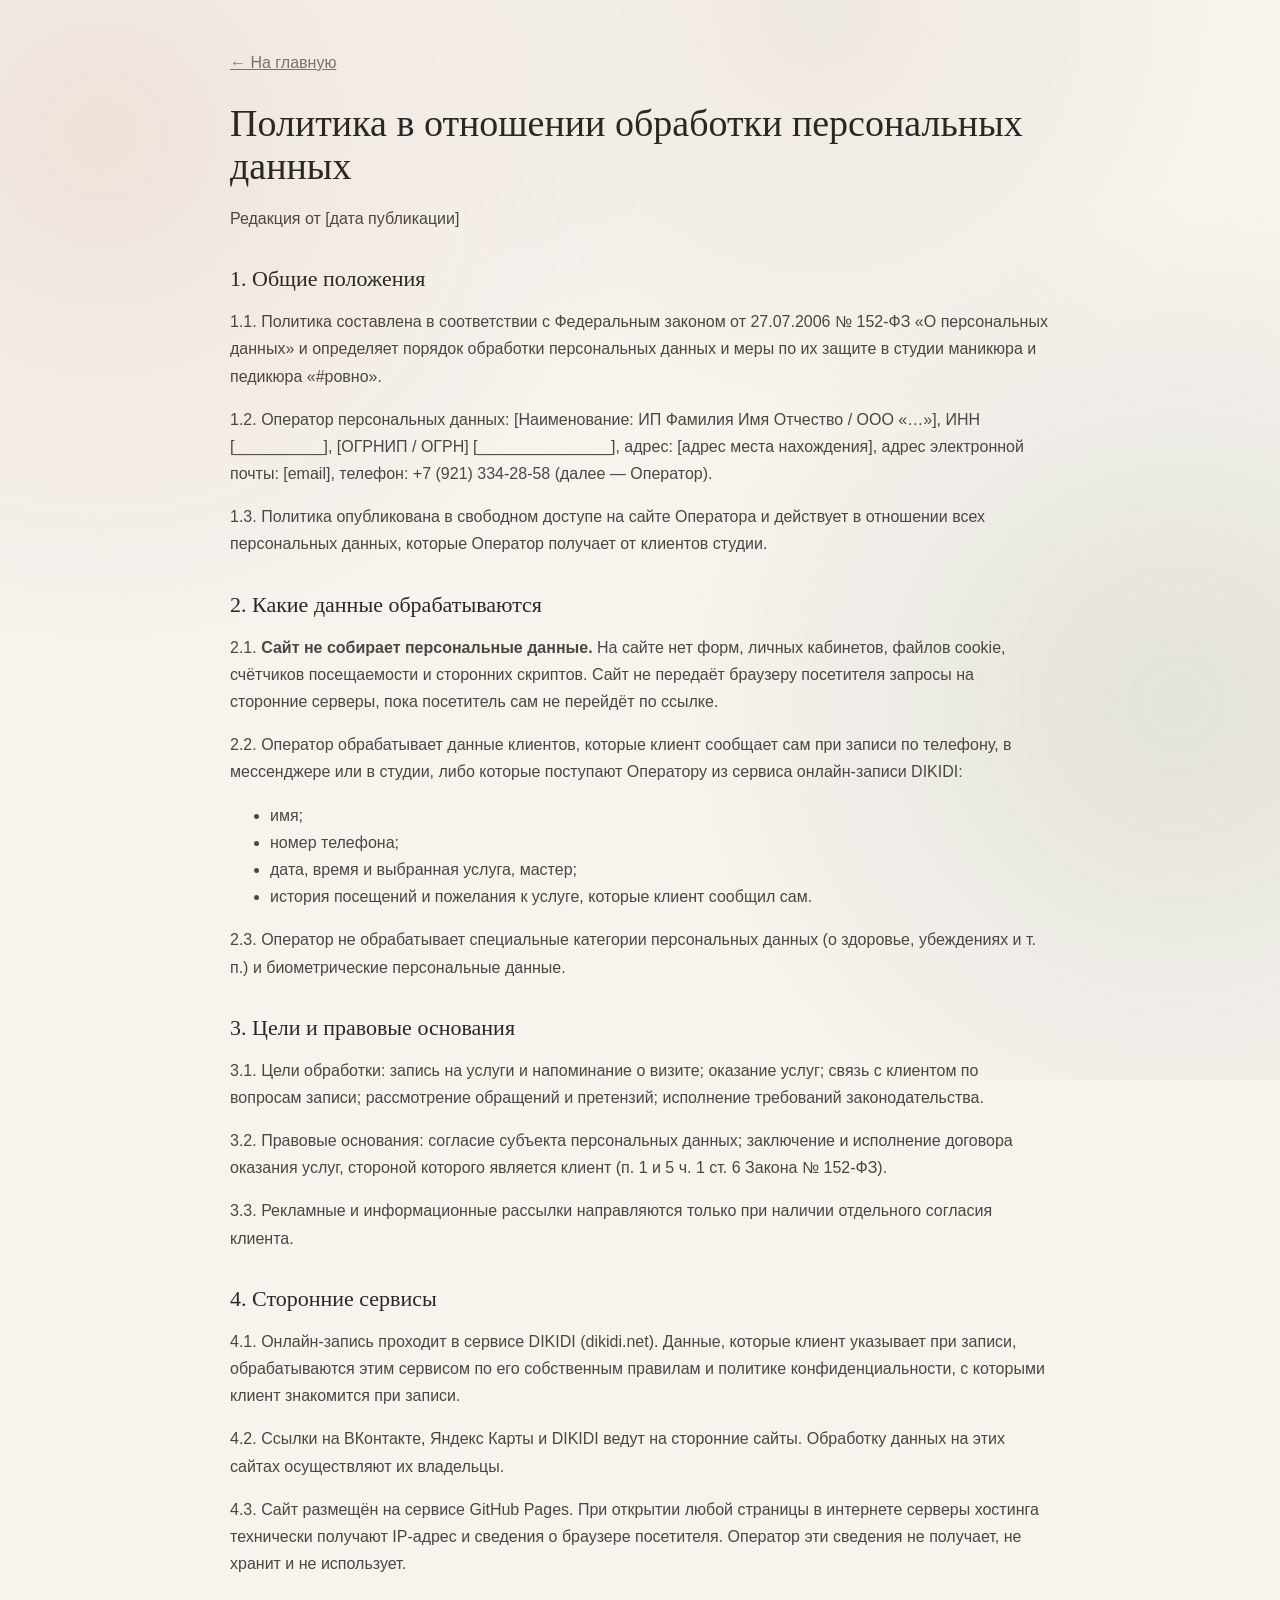
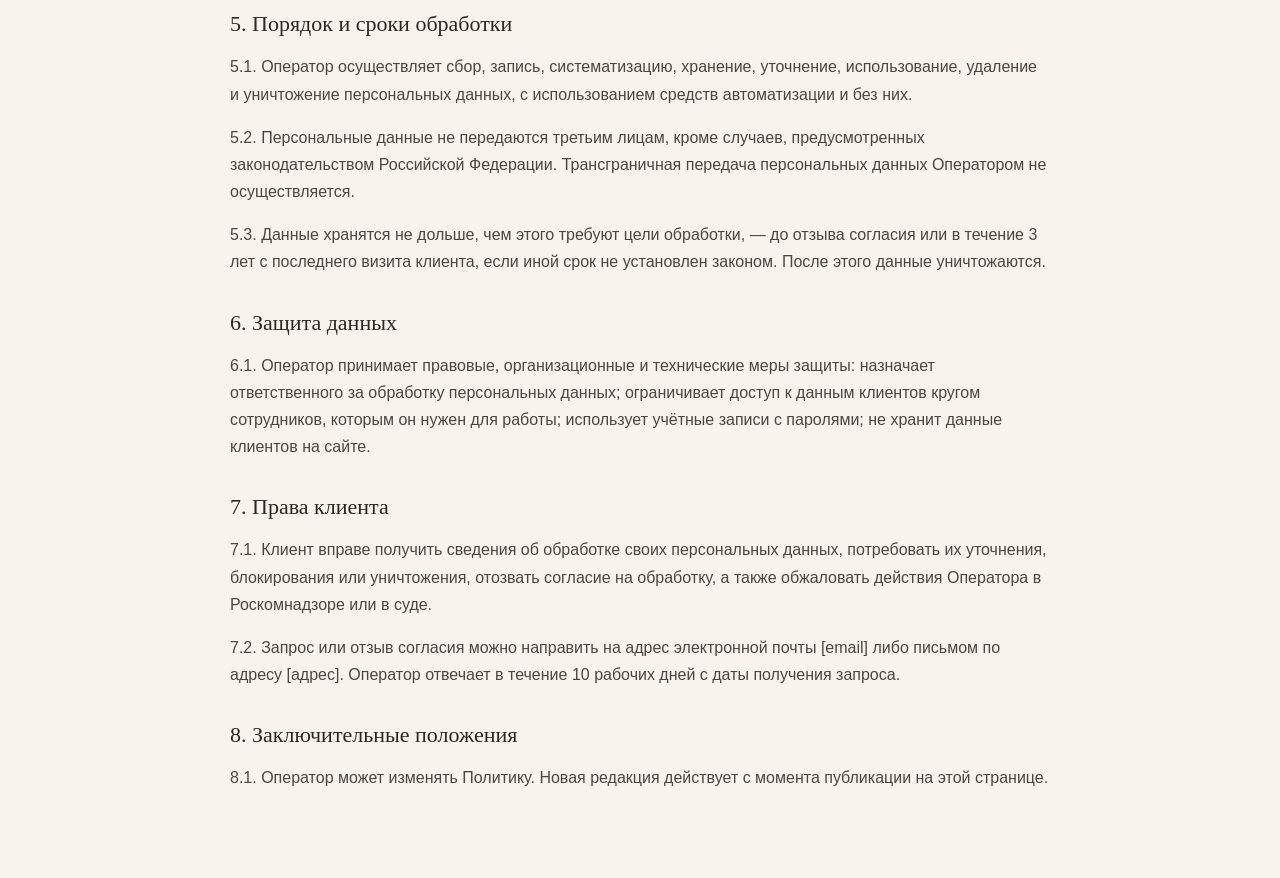
==== privacy.html @ 16a11c3d "Правовой подвал, политика ПДн, CSP, без Instagram; рубль на Android; вертикальные карточки мастеров " ====
<!doctype html>
<html lang="ru">
  <head>
    <meta charset="utf-8">
    <meta name="viewport" content="width=device-width, initial-scale=1">
    <meta http-equiv="Content-Security-Policy" content="default-src 'none'; script-src 'self'; style-src 'self'; img-src 'self'; font-src 'self'; connect-src 'none'; frame-src 'none'; object-src 'none'; base-uri 'none'; form-action 'none'">
    <meta name="referrer" content="strict-origin-when-cross-origin">
    <meta name="robots" content="noindex">
    <title>Политика обработки персональных данных — #ровно</title>
    <link rel="icon" href="img/logo.png">
    <link rel="stylesheet" href="css/style.css?v=20261115-10">
  </head>
  <body>
    <!-- ЗАПОЛНИТЬ: поля в [квадратных скобках] — реквизиты оператора (как в подвале index.html) -->
    <main class="wrap policy">
      <a class="policy-back" href="index.html">← На главную</a>
      <h1>Политика в&nbsp;отношении обработки персональных данных</h1>
      <p>Редакция от [дата публикации]</p>

      <h2>1. Общие положения</h2>
      <p>1.1. Политика составлена в соответствии с Федеральным законом от 27.07.2006 № 152-ФЗ «О персональных данных» и определяет порядок обработки персональных данных и меры по их защите в студии маникюра и педикюра «#ровно».</p>
      <p>1.2. Оператор персональных данных: [Наименование: ИП Фамилия Имя Отчество / ООО «…»], ИНН [__________], [ОГРНИП / ОГРН] [_______________], адрес: [адрес места нахождения], адрес электронной почты: [email], телефон: +7 (921) 334-28-58 (далее — Оператор).</p>
      <p>1.3. Политика опубликована в свободном доступе на сайте Оператора и действует в отношении всех персональных данных, которые Оператор получает от клиентов студии.</p>

      <h2>2. Какие данные обрабатываются</h2>
      <p>2.1. <b>Сайт не собирает персональные данные.</b> На сайте нет форм, личных кабинетов, файлов cookie, счётчиков посещаемости и сторонних скриптов. Сайт не передаёт браузеру посетителя запросы на сторонние серверы, пока посетитель сам не перейдёт по ссылке.</p>
      <p>2.2. Оператор обрабатывает данные клиентов, которые клиент сообщает сам при записи по телефону, в мессенджере или в студии, либо которые поступают Оператору из сервиса онлайн-записи DIKIDI:</p>
      <ul>
        <li>имя;</li>
        <li>номер телефона;</li>
        <li>дата, время и выбранная услуга, мастер;</li>
        <li>история посещений и пожелания к услуге, которые клиент сообщил сам.</li>
      </ul>
      <p>2.3. Оператор не обрабатывает специальные категории персональных данных (о здоровье, убеждениях и т. п.) и биометрические персональные данные.</p>

      <h2>3. Цели и правовые основания</h2>
      <p>3.1. Цели обработки: запись на услуги и напоминание о визите; оказание услуг; связь с клиентом по вопросам записи; рассмотрение обращений и претензий; исполнение требований законодательства.</p>
      <p>3.2. Правовые основания: согласие субъекта персональных данных; заключение и исполнение договора оказания услуг, стороной которого является клиент (п. 1 и 5 ч. 1 ст. 6 Закона № 152-ФЗ).</p>
      <p>3.3. Рекламные и информационные рассылки направляются только при наличии отдельного согласия клиента.</p>

      <h2>4. Сторонние сервисы</h2>
      <p>4.1. Онлайн-запись проходит в сервисе DIKIDI (dikidi.net). Данные, которые клиент указывает при записи, обрабатываются этим сервисом по его собственным правилам и политике конфиденциальности, с которыми клиент знакомится при записи.</p>
      <p>4.2. Ссылки на ВКонтакте, Яндекс Карты и DIKIDI ведут на сторонние сайты. Обработку данных на этих сайтах осуществляют их владельцы.</p>
      <p>4.3. Сайт размещён на сервисе GitHub Pages. При открытии любой страницы в интернете серверы хостинга технически получают IP-адрес и сведения о браузере посетителя. Оператор эти сведения не получает, не хранит и не использует.</p>

      <h2>5. Порядок и сроки обработки</h2>
      <p>5.1. Оператор осуществляет сбор, запись, систематизацию, хранение, уточнение, использование, удаление и уничтожение персональных данных, с использованием средств автоматизации и без них.</p>
      <p>5.2. Персональные данные не передаются третьим лицам, кроме случаев, предусмотренных законодательством Российской Федерации. Трансграничная передача персональных данных Оператором не осуществляется.</p>
      <p>5.3. Данные хранятся не дольше, чем этого требуют цели обработки, — до отзыва согласия или в течение 3 лет с последнего визита клиента, если иной срок не установлен законом. После этого данные уничтожаются.</p>

      <h2>6. Защита данных</h2>
      <p>6.1. Оператор принимает правовые, организационные и технические меры защиты: назначает ответственного за обработку персональных данных; ограничивает доступ к данным клиентов кругом сотрудников, которым он нужен для работы; использует учётные записи с паролями; не хранит данные клиентов на сайте.</p>

      <h2>7. Права клиента</h2>
      <p>7.1. Клиент вправе получить сведения об обработке своих персональных данных, потребовать их уточнения, блокирования или уничтожения, отозвать согласие на обработку, а также обжаловать действия Оператора в Роскомнадзоре или в суде.</p>
      <p>7.2. Запрос или отзыв согласия можно направить на адрес электронной почты [email] либо письмом по адресу [адрес]. Оператор отвечает в течение 10 рабочих дней с даты получения запроса.</p>

      <h2>8. Заключительные положения</h2>
      <p>8.1. Оператор может изменять Политику. Новая редакция действует с момента публикации на этой странице.</p>
    </main>
  </body>
</html>
---- css/style.css ----
/* Студия «Ровно» — стили лендинга */

/* ---------- Цвета и базовые стили ---------- */
:root {
  --ink: #292823;
  --muted: #77746d;
  --cream: #f7f4ee;
  --paper: #fffefa;
  --rose: #d9b9ad;
  --sage: #8c9784;
  --line: #e8e2d9;
}

* {
  box-sizing: border-box;
}

html {
  scroll-behavior: smooth;
}

body {
  margin: 0;
  background: var(--cream);
  color: var(--ink);
  font-family: Arial,Helvetica,sans-serif;
  line-height: 1.6;
}

a {
  color: inherit;
}

.wrap {
  width: min(1120px,calc(100% - 40px));
  margin: auto;
}

/* ---------- Шапка ---------- */
.top {
  position: sticky;
  top: 0;
  z-index: 5;
  background: #f7f4eedf;
  backdrop-filter: blur(14px);
  border-bottom: 1px solid var(--line);
}

.nav {
  min-height: 72px;
  display: flex;
  align-items: center;
  justify-content: space-between;
  gap: 24px;
}

.brand {
  display: flex;
  align-items: center;
  text-decoration: none;
  flex: 0 0 auto;
}

.brand-logo {
  position: relative;
  display: block;
  width: 176px;
  height: 66px;
  overflow: hidden;
}

.brand-logo img {
  display: block;
  width: 100%;
  height: 100%;
  object-fit: contain;
}

.brand-logo:after {
  content: "";
  position: absolute;
  inset: -20% auto -20% -55%;
  width: 34%;
  transform: skewX(-22deg);
  background: linear-gradient(90deg,transparent,rgba(255,255,255,.05) 20%,rgba(255,255,255,.72) 50%,rgba(255,255,255,.08) 80%,transparent);
  filter: blur(2px);
  animation: logoShine 5.5s ease-in-out infinite;
  pointer-events: none;
}

@keyframes logoShine {
  0%,
  18% {
    left: -55%;
    opacity: 0;
  }

  28% {
    opacity: .9;
  }

  52% {
    left: 125%;
    opacity: 0;
  }

  100% {
    left: 125%;
    opacity: 0;
  }
}

@media(max-width:800px) {
  .brand-logo {
    width: 142px;
    height: 54px;
  }
}

@media(prefers-reduced-motion:reduce) {
  .brand-logo:after {
    animation: none;
    display: none;
  }
}

.links {
  display: flex;
  gap: 22px;
  align-items: center;
  font-size: 13px;
}

.links a {
  text-decoration: none;
  color: var(--muted);
}

.btn {
  display: inline-block;
  background: var(--ink);
  color: white;
  text-decoration: none;
  padding: 13px 22px;
  border-radius: 3px;
  font-size: 13px;
  letter-spacing: .04em;
}

/* ---------- Первый экран ---------- */
.hero {
  padding: 86px 0 74px;
  display: grid;
  grid-template-columns: 1.05fr .95fr;
  gap: 55px;
  align-items: center;
}

.eyebrow {
  text-transform: uppercase;
  letter-spacing: .18em;
  font-size: 11px;
  color: var(--sage);
  font-weight: bold;
}

.hero h1 {
  font: clamp(48px,7vw,82px)/.98 Georgia,serif;
  font-weight: 400;
  margin: 18px 0 24px;
}

.hero p {
  font-size: 18px;
  color: var(--muted);
  max-width: 480px;
}

.hero .photo {
  margin: 0;
  transform: rotate(1.5deg);
}

.hero .photo img {
  height: 470px;
}

.hero-note {
  margin-top: 24px;
  display: flex;
  gap: 20px;
  align-items: center;
  flex-wrap: wrap;
}

.mini {
  font-size: 12px;
  color: var(--muted);
}

/* ---------- Секции и заголовки ---------- */
section {
  padding: 76px 0;
  border-top: 1px solid var(--line);
}

.section-head {
  display: flex;
  justify-content: space-between;
  align-items: end;
  gap: 30px;
  margin-bottom: 34px;
}

.section-head h2 {
  font: clamp(34px,4.5vw,52px)/1.05 Georgia,serif;
  font-weight: 400;
  margin: 8px 0 0;
}

.section-head p {
  max-width: 420px;
  color: var(--muted);
  margin: 0;
}

/* ---------- Карточки ---------- */
.cards {
  display: grid;
  grid-template-columns: repeat(3,1fr);
  gap: 18px;
}

.card {
  background: var(--paper);
  padding: 28px;
  border: 1px solid var(--line);
}

.card .symbol {
  font-size: 24px;
}

.card h3 {
  font: 25px Georgia,serif;
  font-weight: 400;
  margin: 12px 0;
}

.card p,
.card li {
  font-size: 14px;
  color: var(--muted);
}

.card ul {
  padding-left: 18px;
}

.price {
  font: 24px Georgia,serif;
  margin-top: 18px;
  color: var(--ink);
}

/* ---------- Галерея «Наша студия» ---------- */
.gallery {
  display: grid;
  grid-template-columns: repeat(4,1fr);
  gap: 14px;
}

.photo {
  margin: 0;
  background: var(--paper);
  padding: 8px;
  border: 1px solid var(--line);
}

.photo img {
  width: 100%;
  height: 260px;
  object-fit: cover;
  display: block;
}

.photo figcaption {
  font-size: 11px;
  color: var(--muted);
  padding: 9px 4px 3px;
}

/* ---------- Мастера ---------- */
/* Один ряд карточек, листается вбок (пальцем, колесом, стрелками) */
.masters {
  display: flex;
  gap: 14px;
  overflow-x: auto;
  scroll-snap-type: x mandatory;
  scroll-behavior: smooth;
  overscroll-behavior-x: contain;
  -webkit-overflow-scrolling: touch;
  scrollbar-width: none;
  /* место под тень и подъём карточки при наведении */
  padding: 8px 4px 30px;
  margin: -8px -4px -16px;
}

.masters::-webkit-scrollbar {
  display: none;
}

/* Широкая прямоугольная карточка: фото на всю высоту слева, текст справа */
.master {
  flex: 0 0 540px;
  scroll-snap-align: start;
  display: grid;
  grid-template-columns: 200px 1fr;
  grid-template-rows: auto 1fr;
  min-height: 280px;
  background: var(--paper);
  border: 1px solid var(--line);
  box-shadow: 0 12px 30px rgba(45, 39, 32, .06);
  overflow: hidden;
  transition: box-shadow .3s, transform .3s;
}

.master:hover {
  transform: translateY(-3px);
  box-shadow: 0 18px 40px rgba(45, 39, 32, .1);
}

/* Фото и текст становятся ячейками сетки карточки */
.master-head {
  display: contents;
}

.master-photo {
  grid-column: 1;
  grid-row: 1 / 3;
  display: grid;
  place-items: center;
  overflow: hidden;
  background: linear-gradient(160deg, #efe6dd, #e2d4c8);
  color: #a8968a;
  font: 72px Georgia, serif;
}

.master-photo img {
  width: 100%;
  height: 100%;
  object-fit: cover;
  transition: transform .6s;
}

.master:hover .master-photo img {
  transform: scale(1.04);
}

.master-head > div:not(.master-photo) {
  grid-column: 2;
  min-width: 0;
  padding: 26px 26px 0;
}

.master h3 {
  font: 30px/1.1 Georgia, serif;
  font-weight: 400;
  margin: 0;
}

.role {
  margin: 8px 0 16px;
  font-size: 10.5px;
  letter-spacing: .12em;
  text-transform: uppercase;
  color: var(--sage);
}

.master-price {
  font: 28px/1.1 Georgia, serif;
  color: var(--ink);
  padding-bottom: 14px;
  border-bottom: 1px solid var(--line);
}

.master-price span {
  display: block;
  margin-top: 6px;
  font: 12px Arial, Helvetica, sans-serif;
  color: var(--muted);
}

/* Список услуг с тонкими розовыми тире */
.master ul {
  grid-column: 2;
  list-style: none;
  margin: 0;
  padding: 14px 26px 26px;
  color: var(--muted);
  font-size: 13.5px;
  line-height: 1.5;
}

.master li {
  position: relative;
  padding-left: 18px;
  margin-top: 4px;
}

.master li::before {
  content: "";
  position: absolute;
  left: 0;
  top: .75em;
  width: 9px;
  height: 1px;
  background: var(--rose);
}

/* ---------- О студии ---------- */



.about {
  display: grid;
  grid-template-columns: 1fr 1fr;
  gap: 50px;
}

.about h2 {
  font: 44px Georgia,serif;
  font-weight: 400;
  margin: 0;
}

.about p,
.about li {
  color: var(--muted);
}

/* ---------- Контакты и карта ---------- */
.contact {
  display: grid;
  grid-template-columns: .8fr 1.2fr;
  gap: 28px;
}

.contact-box {
  background: var(--paper);
  padding: 30px;
  border: 1px solid var(--line);
}

.contact-box h3 {
  font: 27px Georgia,serif;
  font-weight: 400;
  margin: 0 0 18px;
}

.contact-box p {
  color: var(--muted);
}

.phone {
  font: 26px Georgia,serif;
  text-decoration: none;
}

.map {
  width: 100%;
  height: 370px;
  border: 0;
  display: block;
}

/* ---------- Подвал ---------- */
.footer {
  padding: 30px 0;
  color: var(--muted);
  font-size: 12px;
  display: flex;
  justify-content: space-between;
  gap: 20px;
}

.social-area {
  display: flex;
  align-items: center;
  gap: 12px;
  flex-wrap: wrap;
}

.social-title {
  font: 18px Georgia,serif;
  color: var(--ink);
  margin-right: 5px;
}

.social-link {
  display: inline-flex;
  align-items: center;
  gap: 9px;
  padding: 10px 15px;
  border: 1px solid #d9cec3;
  border-radius: 30px;
  text-decoration: none;
  color: var(--ink);
  font-size: 12px;
  letter-spacing: .04em;
  background: #fffefa;
  transition: background .25s,border-color .25s,transform .25s;
}

.social-link:hover {
  background: #eee5de;
  border-color: #bda99b;
  transform: translateY(-2px);
}

.social-icon {
  width: 23px;
  height: 23px;
  border-radius: 50%;
  display: inline-grid;
  place-items: center;
  background: #e9ded6;
  color: #514740;
  font-weight: bold;
  font-size: 13px;
}

.footer-social {
  padding: 26px 0 12px;
  border-top: 1px solid var(--line);
  display: flex;
  align-items: center;
  justify-content: space-between;
  gap: 22px;
  flex-wrap: wrap;
}


@media(max-width:600px) {
  .footer-social {
    align-items: flex-start;
    flex-direction: column;
  }

  .social-area {
    gap: 8px;
  }

  .social-link {
    padding: 9px 13px;
  }
}

/* ---------- Теги ---------- */
.tag {
  display: inline-block;
  border: 1px solid #d5c9bb;
  padding: 6px 10px;
  border-radius: 30px;
  font-size: 11px;
  color: var(--muted);
  margin: 4px 4px 0 0;
}

@media(max-width:800px) {
  .links {
    display: none;
  }

  .hero,
  .about,
  .contact {
    grid-template-columns: 1fr;
  }

  .hero {
    padding: 55px 0;
  }

  .hero .photo img {
    height: 360px;
  }

  .cards,
  .masters {
    grid-template-columns: 1fr;
  }

  .gallery {
    grid-template-columns: repeat(2,1fr);
  }

  .photo img {
    height: 220px;
  }

  .section-head {
    display: block;
  }

  .section-head p {
    margin-top: 12px;
  }


  .footer {
    display: block;
  }

  .footer span {
    display: block;
    margin-top: 8px;
  }
}

/* ---------- Услуги и стоимость ---------- */
.cards .card h3 {
  margin-top: 0;
}

.cards .price {
  margin-top: 12px;
}

.offer {
  display: grid;
  grid-template-columns: 1fr 1fr;
  gap: 18px;
  margin-top: 18px;
}

.offer .card h3 {
  margin-top: 0;
}

.service-cta {
  margin-top: 26px;
}

@media (max-width: 800px) {
  .offer {
    grid-template-columns: 1fr;
  }
}

/* ---------- Hero с фоном ---------- */
.hero-bg {
  position: relative;
  background: #1f1c18 url(../img/hero-2.jpg) center 45%/cover no-repeat;
  color: #fff;
}

.hero-bg:before {
  content: "";
  position: absolute;
  inset: 0;
  background: linear-gradient(90deg,rgba(24,21,18,.86) 0%,rgba(24,21,18,.72) 50%,rgba(24,21,18,.42) 100%);
}

.hero-bg .hero {
  position: relative;
  grid-template-columns: 1fr;
  padding: 110px 0 100px;
}

.hero-bg .eyebrow {
  color: #e9dccf;
}

.hero-bg .hero p,
.hero-bg .mini {
  color: rgba(255,255,255,.9);
}

.hero-bg .hero h1 {
  margin: 18px 0 26px;
}

/* Строки описания не переносятся на компьютере */
.hero-bg .hero p {
  max-width: none;
}

.concept {
  list-style: none;
  padding: 0;
  margin: 0 0 26px;
  display: flex;
  flex-wrap: wrap;
  gap: 10px;
}

.concept li {
  border: 1px solid rgba(255,255,255,.55);
  background: rgba(24,21,18,.45);
  border-radius: 30px;
  padding: 8px 16px;
  font-size: 14px;
  color: #fff;
}

.hero-bg .btn {
  background: #fff;
  color: var(--ink);
}

@media(max-width:800px) {
  .hero-bg:before {
    background: rgba(24,21,18,.74);
  }

  .hero-bg .hero {
    padding: 64px 0;
  }
}

/* ---------- Кнопка «Показать ещё» ---------- */
.service-more {
  margin-top: 14px;
  background: none;
  border: 1px solid #e7d8d2;
  color: #8f6b62;
  border-radius: 30px;
  padding: 9px 18px;
  font: inherit;
  font-size: 13px;
  cursor: pointer;
  transition: .2s;
}

.service-more:hover,
.service-more:focus-visible {
  background: var(--ink);
  border-color: var(--ink);
  color: #fff;
}

/* ---------- Альбом работ + lightbox ---------- */
.works {
  display: grid;
  grid-template-columns: repeat(4,1fr);
  gap: 14px;
}

.works button {
  display: block;
  width: 100%;
  padding: 8px;
  margin: 0;
  border: 1px solid var(--line);
  background: var(--paper);
  cursor: zoom-in;
}

.works img {
  width: 100%;
  height: 260px;
  object-fit: cover;
  display: block;
}

.works.is-collapsed button:nth-child(n+13) {
  display: none;
}

.lb {
  position: fixed;
  inset: 0;
  z-index: 50;
  background: rgba(20,18,15,.92);
  display: flex;
  align-items: center;
  justify-content: center;
  padding: 50px 60px;
}

.lb[hidden] {
  display: none;
}

.lb img {
  max-width: 100%;
  max-height: 100%;
  object-fit: contain;
  box-shadow: 0 10px 40px rgba(0,0,0,.4);
}

.lb button {
  position: absolute;
  background: rgba(255,255,255,.12);
  color: #fff;
  border: 0;
  border-radius: 50%;
  width: 46px;
  height: 46px;
  font-size: 24px;
  line-height: 1;
  cursor: pointer;
}

.lb button:hover,
.lb button:focus-visible {
  background: rgba(255,255,255,.3);
}

.lb-close {
  top: 14px;
  right: 14px;
}

.lb-prev {
  left: 10px;
  top: 50%;
  transform: translateY(-50%);
}

.lb-next {
  right: 10px;
  top: 50%;
  transform: translateY(-50%);
}

@media(max-width:800px) {
  .works {
    grid-template-columns: repeat(2,1fr);
  }

  .works img {
    height: 220px;
  }

  .lb {
    padding: 60px 8px;
  }

  .lb-prev,
  .lb-next {
    top: auto;
    bottom: 10px;
    transform: none;
  }
}

.master .meta {
  font-size: 13px;
  color: var(--muted);
  margin-top: 10px;
}

/* ---------- Мобильная адаптация ---------- */
html {
  -webkit-text-size-adjust: 100%;
}

section,
#home {
  scroll-margin-top: 80px;
}

@media(max-width:800px) {
  .nav {
    min-height: 0;
    flex-wrap: wrap;
    gap: 6px 12px;
    padding: 8px 0 0;
  }

  .links {
    display: flex;
    order: 3;
    width: calc(100% + 40px);
    margin: 0 -20px;
    padding: 0 20px;
    gap: 4px;
    overflow-x: auto;
    -webkit-overflow-scrolling: touch;
    scrollbar-width: none;
    border-top: 1px solid var(--line);
  }

  .links::-webkit-scrollbar {
    display: none;
  }

  .links a {
    flex: 0 0 auto;
    padding: 11px 10px;
    font-size: 13px;
    white-space: nowrap;
  }

  .top .btn {
    padding: 12px 16px;
  }

  section,
  #home {
    scroll-margin-top: 118px;
  }

  section {
    padding: 52px 0;
  }

  .section-head {
    margin-bottom: 24px;
  }

  .map {
    height: 300px;
  }

  .contact-box {
    padding: 24px 20px;
  }

  .lb img {
    max-height: calc(100vh - 140px);
  }
}

@media(max-width:380px) {
  .wrap {
    width: calc(100% - 32px);
  }

  .links {
    width: calc(100% + 32px);
    margin: 0 -16px;
    padding: 0 16px;
  }

  .brand-logo {
    width: 124px;
    height: 48px;
  }

  .hero-bg .hero h1 {
    font-size: 44px;
  }

  .concept li {
    font-size: 13px;
    padding: 7px 13px;
  }


  .works,
  .gallery {
    gap: 10px;
  }

  .works button,
  .photo {
    padding: 5px;
  }
}

/* ---------- Соцсети в шапке ---------- */
.head-actions {
  display: flex;
  align-items: center;
  gap: 10px;
}

.head-social {
  display: flex;
  gap: 6px;
}

.head-soc {
  display: grid;
  place-items: center;
  width: 40px;
  height: 40px;
  border-radius: 50%;
  border: 1px solid var(--line);
  background: #fffefa;
  transition: background .2s,transform .2s;
}

.head-soc:hover,
.head-soc:focus-visible {
  background: #eee5de;
  transform: translateY(-1px);
}

.head-soc img {
  width: 22px;
  height: 22px;
  display: block;
}

@media(max-width:380px) {
  .nav {
    gap: 6px 8px;
  }

  .brand-logo {
    width: 100px;
    height: 40px;
  }

  .head-soc {
    width: 34px;
    height: 34px;
  }

  .head-soc img {
    width: 19px;
    height: 19px;
  }

  .head-social {
    gap: 4px;
  }

  .head-actions {
    gap: 6px;
  }

  .top .btn {
    padding: 10px 10px;
    font-size: 12px;
    letter-spacing: .02em;
  }
}

/* ---------- Компактный альбом ---------- */
.works {
  grid-template-columns: repeat(6,1fr);
  gap: 8px;
}

.works button {
  padding: 0;
  border: 0;
  border-radius: 10px;
  overflow: hidden;
  aspect-ratio: 1;
  background: var(--line);
}

.works img {
  height: 100%;
  transition: transform .3s;
}

.works button:hover img {
  transform: scale(1.04);
}

.works button:focus-visible {
  outline: 2px solid var(--ink);
  outline-offset: 2px;
}

.works.is-collapsed button:nth-child(n+7) {
  display: none;
}

@media(max-width:800px) {
  .works {
    grid-template-columns: repeat(3,1fr);
    gap: 6px;
  }

  .works img {
    height: 100%;
  }

  .works button {
    border-radius: 8px;
  }
}

@media(max-width:380px) {
  .works button {
    padding: 0;
  }
}

/* ---------- Фоновые анимации ----------
   Медленные и едва заметные, только на фоне.
   При «Уменьшить движение» в настройках системы отключаются. */

/* 1. Фото первого экрана медленно «дышит» (приближение за 40 с) */
.hero-bg {
  overflow: hidden;
  isolation: isolate;
  background-image: none;
}

.hero-bg::after {
  content: "";
  position: absolute;
  inset: 0;
  z-index: -2;
  background: url(../img/hero-2.jpg) center 45% / cover no-repeat;
  animation: hero-drift 40s ease-in-out infinite alternate;
}

.hero-bg::before {
  z-index: -1;
}

@keyframes hero-drift {
  from {
    transform: scale(1);
  }
  to {
    transform: scale(1.07) translate(-1%, -1%);
  }
}

/* 2. Мягкие цветные пятна, плывущие за всей страницей */
body::before {
  content: "";
  position: fixed;
  inset: -20%;
  z-index: -1;
  pointer-events: none;
  background:
    radial-gradient(circle at 20% 25%, rgba(217, 185, 173, .28), transparent 32%),
    radial-gradient(circle at 80% 70%, rgba(140, 151, 132, .18), transparent 30%),
    radial-gradient(circle at 60% 15%, rgba(199, 182, 160, .18), transparent 28%);
  animation: glow-float 60s ease-in-out infinite alternate;
}

@keyframes glow-float {
  from {
    transform: translate(0, 0) rotate(0deg);
  }
  to {
    transform: translate(4%, -3%) rotate(8deg);
  }
}

@media (prefers-reduced-motion: reduce) {
  .hero-bg::after,
  body::before,
  .design-photos {
    animation: none;
  }
}

/* ---------- Шапка на телефоне ----------
   Видна вверху страницы и при прокрутке вверх,
   при прокрутке вниз уезжает (класс .is-hidden ставит js/main.js). */
@media (max-width: 800px) {
  .top {
    transition: transform .3s ease;
  }

  .top.is-hidden {
    transform: translateY(-100%);
  }
}

/* ---------- Фото студии: увеличение по клику ---------- */
.gallery .photo {
  display: block;
  width: 100%;
  font: inherit;
  cursor: zoom-in;
}

.gallery .photo img {
  transition: transform .3s;
}

.gallery .photo:hover img {
  transform: scale(1.02);
}

.gallery .photo:focus-visible {
  outline: 2px solid var(--ink);
  outline-offset: 2px;
}

/* ---------- Плашки дизайнов: аквариумные, трендовые, усатые френчи ---------- */
.designs-list {
  display: grid;
  gap: 18px;
}

.design {
  position: relative;
  isolation: isolate;
  overflow: hidden;
  display: grid;
  grid-template-columns: 1fr auto;
  gap: 30px;
  align-items: center;
  padding: 45px;
  border-radius: 4px;
  color: #fff;
  background: linear-gradient(120deg, #3b322d, #6b5449);  /* пока нет фото */
}

/* Фото на фоне: одно или несколько, рядом друг с другом */
.design-photos {
  position: absolute;
  inset: 0;
  z-index: -2;
  display: flex;
  animation: design-drift 30s ease-in-out infinite alternate;
}

.design-photos img {
  flex: 1;
  min-width: 0;
  height: 100%;
  object-fit: cover;
}

/* Затемнение, чтобы текст читался */
.design::before {
  content: "";
  position: absolute;
  inset: 0;
  z-index: -1;
  background: linear-gradient(90deg, rgba(24, 21, 18, .85) 0%, rgba(24, 21, 18, .65) 55%, rgba(24, 21, 18, .35) 100%);
}

.design h2 {
  font: 36px Georgia, serif;
  font-weight: 400;
  margin: 0 0 10px;
}

.design p {
  margin: 0;
  max-width: 700px;
  color: rgba(255, 255, 255, .88);
}

.design .btn {
  background: #fff;
  color: var(--ink);
}

@keyframes design-drift {
  from {
    transform: scale(1);
  }
  to {
    transform: scale(1.06);
  }
}

@media (max-width: 800px) {
  .design {
    grid-template-columns: 1fr;
    padding: 30px 22px;
  }

  .design::before {
    background: rgba(24, 21, 18, .72);
  }

  .design h2 {
    font-size: 28px;
  }
}

/* ---------- Мастера: прокрутка ряда ---------- */
/* Стрелки прокрутки */
.masters-nav {
  display: flex;
  justify-content: flex-end;
  gap: 8px;
  margin-top: 14px;
}

.masters-nav button {
  width: 40px;
  height: 40px;
  border-radius: 50%;
  border: 1px solid #e7d8d2;
  background: var(--paper);
  color: var(--ink);
  font: 22px/1 Georgia, serif;
  cursor: pointer;
  transition: background .2s, color .2s, opacity .2s;
}

.masters-nav button:hover,
.masters-nav button:focus-visible {
  background: var(--ink);
  color: #fff;
}

.masters-nav button:disabled {
  opacity: .35;
  cursor: default;
  background: var(--paper);
  color: var(--ink);
}

/* Планшет: карточка чуть уже */
@media (max-width: 1024px) {
  .master {
    flex-basis: 480px;
    grid-template-columns: 170px 1fr;
  }
}

/* Телефон: вертикальная карточка — фото сверху, текст снизу; следующая выглядывает сбоку */
@media (max-width: 800px) {
  .masters {
    gap: 12px;
  }

  .master {
    flex-basis: 82%;
    grid-template-columns: 1fr;
    grid-template-rows: auto auto 1fr;
    min-height: 0;
    border-radius: 14px;
  }

  .master:hover {
    transform: none;
  }

  .master-photo {
    grid-column: 1;
    grid-row: 1;
    height: 250px;
    font-size: 64px;
  }

  .master-photo img {
    object-position: center 28%;
  }

  .master-head > div:not(.master-photo) {
    grid-column: 1;
    grid-row: 2;
    padding: 18px 20px 0;
  }

  .master h3 {
    font-size: 26px;
  }

  .role {
    margin: 6px 0 12px;
    font-size: 10px;
  }

  .master-price {
    font-size: 24px;
    padding-bottom: 12px;
  }

  .master-price span {
    font-size: 12px;
  }

  .master ul {
    grid-column: 1;
    grid-row: 3;
    padding: 12px 20px 20px;
    font-size: 13.5px;
  }
}

@media (max-width: 380px) {
  .master {
    flex-basis: 86%;
  }

  .master-photo {
    height: 220px;
  }
}

/* ---------- Карта по высоте блока контактов (компьютер) ---------- */
@media (min-width: 801px) {
  .map {
    height: auto;
    min-height: 370px;
    align-self: stretch;
  }
}

/* ---------- Отзывы ---------- */
.rating {
  display: flex;
  align-items: center;
  gap: 18px;
  margin-bottom: 26px;
}

.rating-score {
  font: 64px/1 Georgia, serif;
  color: var(--ink);
}

.rating-stars {
  color: #c99a6b;
  font-size: 22px;
  letter-spacing: 3px;
}

.rating-count {
  font-size: 13px;
  color: var(--muted);
}


@media (max-width: 800px) {
  .rating-score {
    font-size: 52px;
  }
}

/* ---------- Рейтинги: DIKIDI и Яндекс Карты ---------- */
.ratings {
  display: grid;
  grid-template-columns: repeat(2, 1fr);
  gap: 18px;
}

.rating-card {
  background: var(--paper);
  border-top: 3px solid var(--rose);
  padding: 28px;
}

.rating-card:nth-child(2) {
  border-color: var(--sage);
}

.rating-source {
  text-transform: uppercase;
  letter-spacing: .18em;
  font-size: 11px;
  font-weight: bold;
  color: var(--sage);
  margin-bottom: 14px;
}

.rating-card .rating {
  margin-bottom: 22px;
}

@media (max-width: 800px) {
  .ratings {
    grid-template-columns: 1fr;
  }

  .rating-card {
    padding: 24px 20px;
  }
}

/* ---------- Шапка на планшетах и телефонах (до 1024 px) ----------
   Логотип и кнопки в первой строке, меню — второй строкой с прокруткой вбок. */
@media (max-width: 1024px) {
  .nav {
    display: grid;
    grid-template-columns: auto 1fr;
    align-items: center;
    gap: 6px 12px;
    min-height: 0;
    padding: 8px 0 0;
  }

  .head-actions {
    grid-row: 1;
    grid-column: 2;
    justify-self: end;
  }

  .links {
    grid-row: 2;
    grid-column: 1 / -1;
    display: flex;
    width: calc(100% + 40px);
    margin: 0 -20px;
    padding: 0 20px;
    gap: 4px;
    overflow-x: auto;
    -webkit-overflow-scrolling: touch;
    scrollbar-width: none;
    border-top: 1px solid var(--line);
  }

  .links::-webkit-scrollbar {
    display: none;
  }

  .links a {
    flex: 0 0 auto;
    padding: 11px 10px;
    font-size: 13px;
    white-space: nowrap;
  }

  section,
  #home {
    scroll-margin-top: 118px;
  }
}

/* Планшет: меню по центру */
@media (min-width: 801px) and (max-width: 1024px) {
  .links {
    justify-content: center;
  }
}

/* Телефон: компактные логотип, иконки и кнопка — всё в одну строку */
@media (max-width: 800px) {
  .brand-logo {
    width: clamp(92px, 30vw, 142px);
    height: auto;
    aspect-ratio: 176 / 66;
  }

  .head-social {
    gap: 4px;
  }

  .head-actions {
    gap: 6px;
  }

  .head-soc {
    width: 36px;
    height: 36px;
  }

  .head-soc img {
    width: 20px;
    height: 20px;
  }

  .top .btn {
    padding: 10px 12px;
    font-size: 12px;
    letter-spacing: .02em;
  }
}

@media (max-width: 380px) {
  .brand-logo {
    width: 84px;
    height: auto;
  }

  /* на узких экранах поля страницы 16 px, а не 20 px */
  .links {
    width: calc(100% + 32px);
    margin: 0 -16px;
    padding: 0 16px;
  }

  .head-soc {
    width: 32px;
    height: 32px;
  }

  .head-soc img {
    width: 18px;
    height: 18px;
  }

  .top .btn {
    padding: 9px 9px;
    font-size: 11.5px;
  }
}

/* Очень широкие экраны: чуть шире контент и крупнее первый экран */
@media (min-width: 1800px) {
  .wrap {
    width: min(1320px, calc(100% - 80px));
  }

  .hero-bg .hero {
    padding: 150px 0 140px;
  }
}

/* ---------- Разные кнопки на плашках дизайнов ---------- */
.design .btn-rose {
  background: var(--rose);
  color: var(--ink);
}

.design .btn-ghost {
  background: transparent;
  color: #fff;
  box-shadow: inset 0 0 0 1px rgba(255, 255, 255, .85);
}

.design .btn {
  white-space: nowrap;
  transition: transform .25s, background .25s;
}

.design .btn:hover {
  transform: translateY(-2px);
}

.design .btn-ghost:hover {
  background: rgba(255, 255, 255, .14);
}

/* ---------- Карта в стиле Яндекс Карт ---------- */
.ymap {
  display: flex;
  flex-direction: column;
  border-radius: 16px;
  overflow: hidden;
  background: #fff;
  box-shadow: 0 2px 6px rgba(0, 0, 0, .1), 0 14px 34px rgba(45, 39, 32, .1);
  font-family: Arial, Helvetica, sans-serif;
}

.ymap-view {
  position: relative;
  flex: 1;
  display: block;
  min-height: 330px;
  overflow: hidden;
  background: #f2efe9;
}

.ymap-view img {
  position: absolute;
  inset: 0;
  width: 100%;
  height: 100%;
  object-fit: cover;
  transition: transform .6s ease;
}

.ymap-view:hover img {
  transform: scale(1.03);
}

.ymap-hint {
  position: absolute;
  top: 12px;
  left: 12px;
  padding: 8px 12px;
  border-radius: 10px;
  background: #fff;
  color: #000;
  font-size: 13px;
  font-weight: bold;
  box-shadow: 0 2px 8px rgba(0, 0, 0, .15);
}

.ymap-bar {
  display: flex;
  align-items: center;
  gap: 10px;
  padding: 12px 14px;
  border-top: 1px solid #eee;
}

.ymap-pin {
  width: 30px;
  height: 30px;
  flex: none;
}

.ymap-info {
  flex: 1;
  min-width: 0;
  line-height: 1.3;
}

.ymap-info b {
  display: block;
  font-size: 15px;
  color: #000;
}

.ymap-info > span {
  font-size: 13px;
  color: #808080;
}

.ymap-star {
  color: #fc0;
}

.ymap-btn {
  flex: none;
  padding: 10px 14px;
  border-radius: 10px;
  background: #f2f2f2;
  color: #000;
  font-size: 14px;
  font-weight: bold;
  text-decoration: none;
  transition: background .2s;
}

.ymap-btn:hover {
  background: #e6e6e6;
}

.ymap-route {
  background: #fc0;
}

.ymap-route:hover {
  background: #f5c400;
}

@media (max-width: 800px) {
  .ymap-view {
    flex: none;
    min-height: 0;
    height: 300px;
  }

  .ymap-bar {
    flex-wrap: wrap;
  }

  .ymap-info {
    flex-basis: calc(100% - 40px);
  }

  .ymap-btn {
    flex: 1;
    text-align: center;
  }
}

/* ---------- Кнопки на плашках дизайнов: эффект liquid glass ----------
   Полупрозрачное стекло: размытие фото под кнопкой, светлая кромка,
   блик сверху и мягкий отблеск, который медленно проходит по кнопке. */
.design .btn {
  position: relative;
  overflow: hidden;
  isolation: isolate;
  border-radius: 999px;
  padding: 14px 28px;
  color: #fff;
  border: 1px solid rgba(255, 255, 255, .45);
  -webkit-backdrop-filter: blur(14px) saturate(180%);
  backdrop-filter: blur(14px) saturate(180%);
  box-shadow:
    inset 0 1px 0 rgba(255, 255, 255, .75),
    inset 0 -1px 0 rgba(255, 255, 255, .15),
    inset 0 0 18px rgba(255, 255, 255, .12),
    0 8px 24px rgba(0, 0, 0, .25);
  text-shadow: 0 1px 2px rgba(0, 0, 0, .3);
}

/* Блик сверху и бегущий отблеск */
.design .btn::before {
  content: "";
  position: absolute;
  inset: 0;
  z-index: -1;
  border-radius: inherit;
  pointer-events: none;
  background:
    linear-gradient(180deg, rgba(255, 255, 255, .38), rgba(255, 255, 255, 0) 55%),
    linear-gradient(110deg, transparent 35%, rgba(255, 255, 255, .35) 50%, transparent 65%);
  background-size: 100% 100%, 260% 100%;
  animation: glass-sheen 7s ease-in-out infinite;
}

@keyframes glass-sheen {
  0%, 100% { background-position: 0 0, 130% 0; }
  50% { background-position: 0 0, -30% 0; }
}

.design .btn-light {
  background: rgba(255, 255, 255, .22);
}

.design .btn-rose {
  background: rgba(217, 185, 173, .38);
}

.design .btn-ghost {
  background: rgba(255, 255, 255, .08);
}

.design .btn:hover {
  transform: translateY(-2px) scale(1.02);
  background-color: rgba(255, 255, 255, .3);
}

@media (prefers-reduced-motion: reduce) {
  .design .btn::before {
    animation: none;
  }
}

/* ---------- Подвал: правовая информация ---------- */
.legal {
  margin-top: 40px;
  padding: 44px 0 30px;
  background: var(--ink);
  color: rgba(255, 255, 255, .72);
  font-size: 13px;
  line-height: 1.65;
}

.legal a {
  color: #fff;
}

.legal-grid {
  display: grid;
  grid-template-columns: 1.2fr 1fr 1fr;
  gap: 28px;
}

.legal-title {
  font: 20px Georgia, serif;
  color: #fff;
  margin-bottom: 10px;
}

.legal p {
  margin: 0;
}

.legal-note {
  margin-top: 28px;
  padding-top: 20px;
  border-top: 1px solid rgba(255, 255, 255, .14);
  font-size: 12px;
  color: rgba(255, 255, 255, .5);
}

.legal-note p + p {
  margin-top: 8px;
}

@media (max-width: 800px) {
  .legal-grid {
    grid-template-columns: 1fr;
    gap: 16px;
  }
}

/* ---------- Страница политики ---------- */
.policy {
  max-width: 820px;
  padding: 50px 0 70px;
}

.policy h1 {
  font: 38px/1.15 Georgia, serif;
  font-weight: 400;
  margin: 0 0 8px;
}

.policy h2 {
  font: 22px Georgia, serif;
  font-weight: 400;
  margin: 34px 0 10px;
}

.policy p,
.policy li {
  color: #4a4741;
  line-height: 1.7;
}

.policy-back {
  display: inline-block;
  margin-bottom: 26px;
  color: var(--muted);
}

@media (max-width: 800px) {
  .policy h1 {
    font-size: 30px;
  }
}

/* Знак рубля: в шрифтах с засечками на Android его нет — берём системный шрифт */
.rub {
  font-family: Roboto, "Segoe UI", Arial, Helvetica, sans-serif;
  font-style: normal;
  font-weight: 400;
}
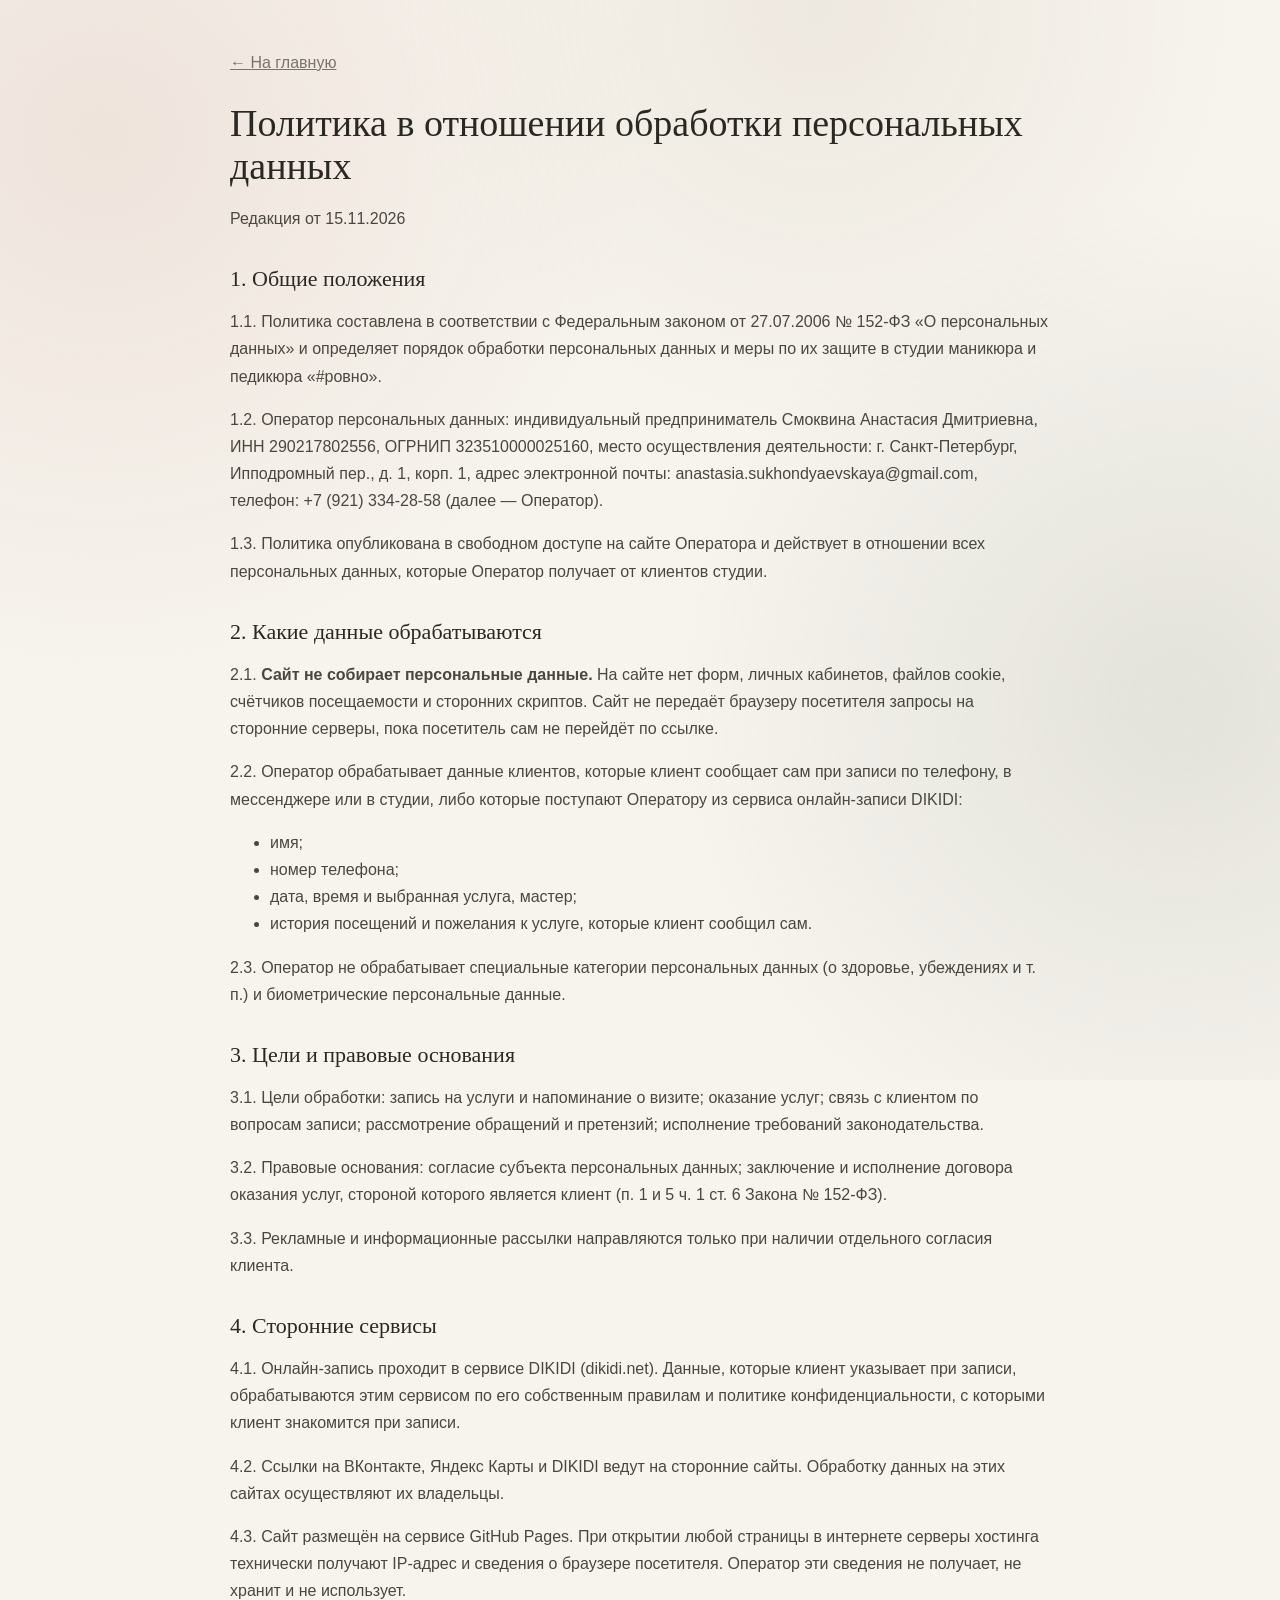
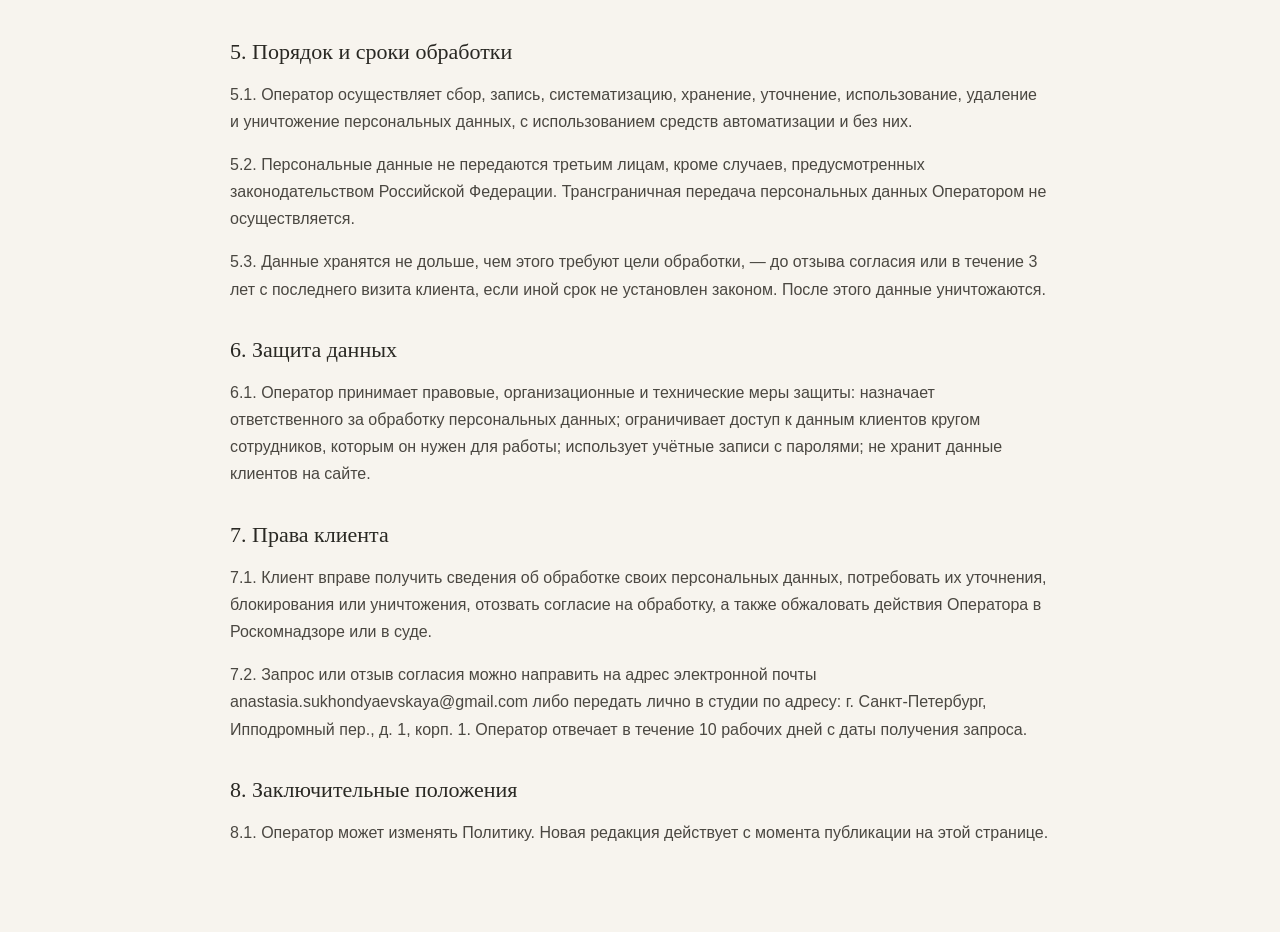
==== commit fb8cc5d4: "Реквизиты ИП в подвале и политике; фото мастеров на телефоне целиком Co-Authored-By: Claude Opus 5.5" ====
--- a/privacy.html
+++ b/privacy.html
@@ -8,18 +8,17 @@
     <meta name="robots" content="noindex">
     <title>Политика обработки персональных данных — #ровно</title>
     <link rel="icon" href="img/logo.png">
-    <link rel="stylesheet" href="css/style.css?v=20261115-10">
+    <link rel="stylesheet" href="css/style.css?v=20261115-12">
   </head>
   <body>
-    <!-- ЗАПОЛНИТЬ: поля в [квадратных скобках] — реквизиты оператора (как в подвале index.html) -->
     <main class="wrap policy">
       <a class="policy-back" href="index.html">← На главную</a>
       <h1>Политика в&nbsp;отношении обработки персональных данных</h1>
-      <p>Редакция от [дата публикации]</p>
+      <p>Редакция от 15.11.2026</p>
 
       <h2>1. Общие положения</h2>
       <p>1.1. Политика составлена в соответствии с Федеральным законом от 27.07.2006 № 152-ФЗ «О персональных данных» и определяет порядок обработки персональных данных и меры по их защите в студии маникюра и педикюра «#ровно».</p>
-      <p>1.2. Оператор персональных данных: [Наименование: ИП Фамилия Имя Отчество / ООО «…»], ИНН [__________], [ОГРНИП / ОГРН] [_______________], адрес: [адрес места нахождения], адрес электронной почты: [email], телефон: +7 (921) 334-28-58 (далее — Оператор).</p>
+      <p>1.2. Оператор персональных данных: индивидуальный предприниматель Смоквина Анастасия Дмитриевна, ИНН 290217802556, ОГРНИП 323510000025160, место осуществления деятельности: г. Санкт-Петербург, Ипподромный пер., д. 1, корп. 1, адрес электронной почты: anastasia.sukhondyaevskaya@gmail.com, телефон: +7 (921) 334-28-58 (далее — Оператор).</p>
       <p>1.3. Политика опубликована в свободном доступе на сайте Оператора и действует в отношении всех персональных данных, которые Оператор получает от клиентов студии.</p>
 
       <h2>2. Какие данные обрабатываются</h2>
@@ -53,7 +52,7 @@
 
       <h2>7. Права клиента</h2>
       <p>7.1. Клиент вправе получить сведения об обработке своих персональных данных, потребовать их уточнения, блокирования или уничтожения, отозвать согласие на обработку, а также обжаловать действия Оператора в Роскомнадзоре или в суде.</p>
-      <p>7.2. Запрос или отзыв согласия можно направить на адрес электронной почты [email] либо письмом по адресу [адрес]. Оператор отвечает в течение 10 рабочих дней с даты получения запроса.</p>
+      <p>7.2. Запрос или отзыв согласия можно направить на адрес электронной почты anastasia.sukhondyaevskaya@gmail.com либо передать лично в студии по адресу: г. Санкт-Петербург, Ипподромный пер., д. 1, корп. 1. Оператор отвечает в течение 10 рабочих дней с даты получения запроса.</p>
 
       <h2>8. Заключительные положения</h2>
       <p>8.1. Оператор может изменять Политику. Новая редакция действует с момента публикации на этой странице.</p>
--- a/css/style.css
+++ b/css/style.css
@@ -1329,15 +1329,23 @@
     transform: none;
   }
 
+  /* Фото целиком (как на компьютере), но меньше — портрет в рамке по центру */
   .master-photo {
     grid-column: 1;
     grid-row: 1;
-    height: 250px;
+    height: auto;
+    padding: 22px 0 4px;
+    background: linear-gradient(180deg, #f1e8df, var(--paper));
     font-size: 64px;
   }
 
   .master-photo img {
-    object-position: center 28%;
+    width: 168px;
+    height: auto;
+    aspect-ratio: 4 / 5;
+    object-fit: cover;
+    border-radius: 12px;
+    box-shadow: 0 10px 24px rgba(45, 39, 32, .16);
   }
 
   .master-head > div:not(.master-photo) {
@@ -1377,8 +1385,8 @@
     flex-basis: 86%;
   }
 
-  .master-photo {
-    height: 220px;
+  .master-photo img {
+    width: 150px;
   }
 }
 
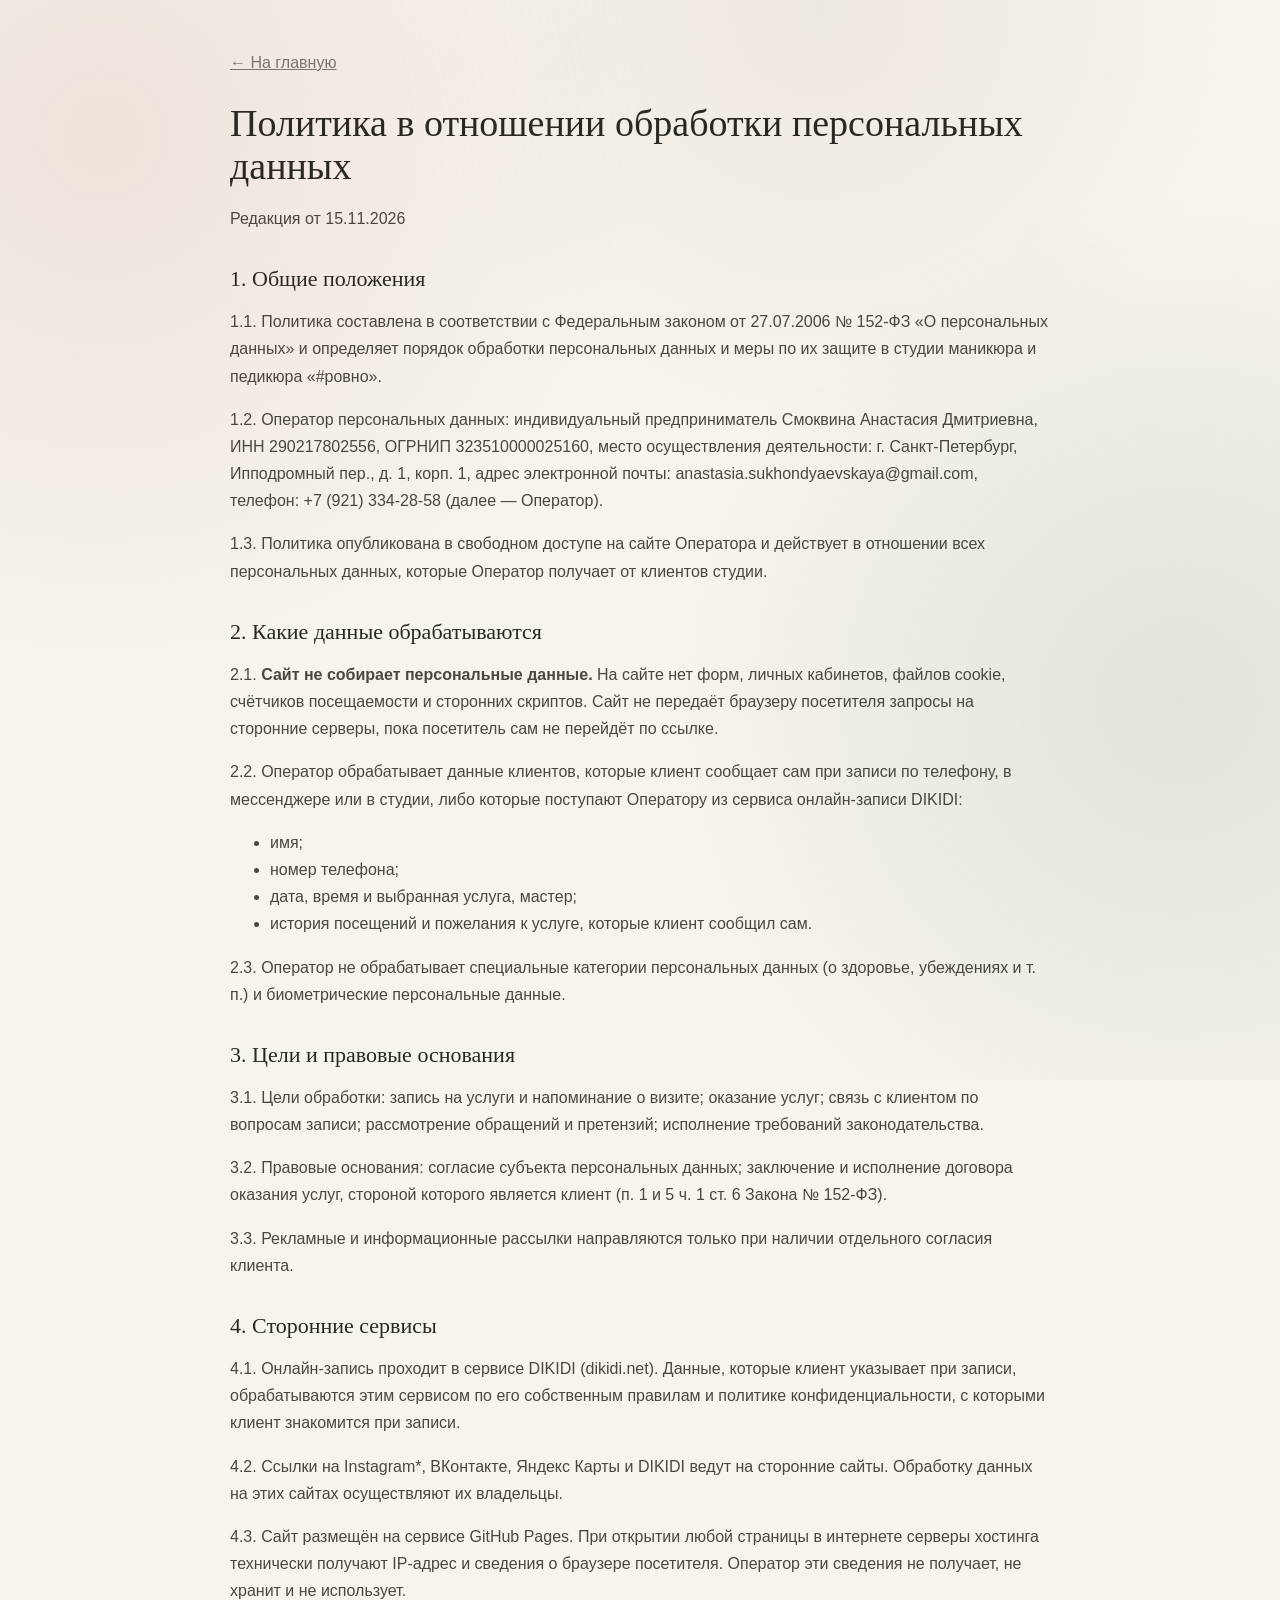
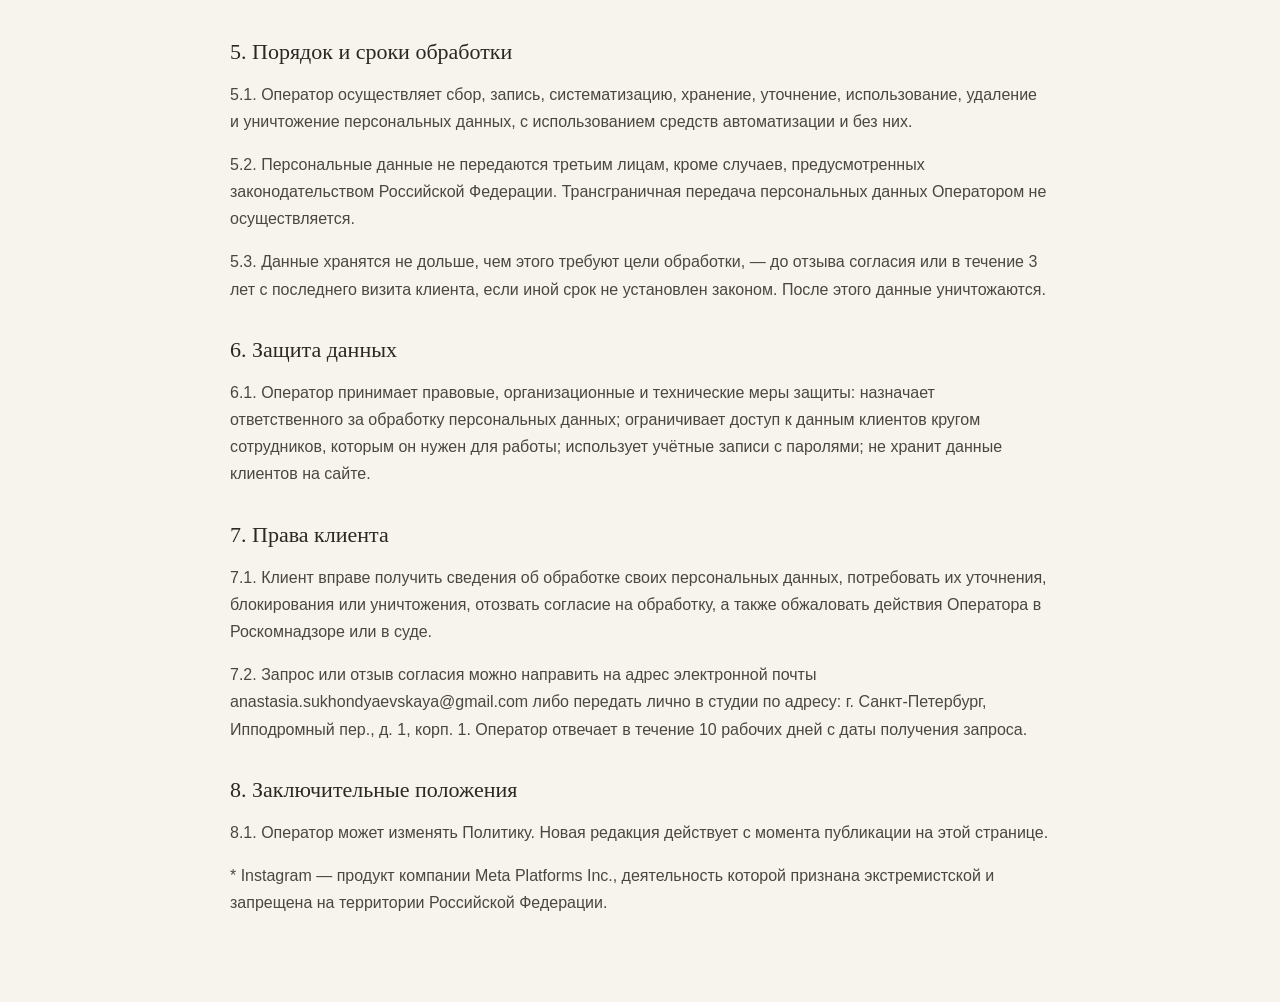
==== commit 49a3485b: "Вернул Instagram в шапку со сноской о статусе Meta Co-Authored-By: Claude Opus 5.5 <noreply@anthropi" ====
--- a/privacy.html
+++ b/privacy.html
@@ -8,7 +8,7 @@
     <meta name="robots" content="noindex">
     <title>Политика обработки персональных данных — #ровно</title>
     <link rel="icon" href="img/logo.png">
-    <link rel="stylesheet" href="css/style.css?v=20261115-12">
+    <link rel="stylesheet" href="css/style.css?v=20261115-13">
   </head>
   <body>
     <main class="wrap policy">
@@ -39,7 +39,7 @@
 
       <h2>4. Сторонние сервисы</h2>
       <p>4.1. Онлайн-запись проходит в сервисе DIKIDI (dikidi.net). Данные, которые клиент указывает при записи, обрабатываются этим сервисом по его собственным правилам и политике конфиденциальности, с которыми клиент знакомится при записи.</p>
-      <p>4.2. Ссылки на ВКонтакте, Яндекс Карты и DIKIDI ведут на сторонние сайты. Обработку данных на этих сайтах осуществляют их владельцы.</p>
+      <p>4.2. Ссылки на Instagram*, ВКонтакте, Яндекс Карты и DIKIDI ведут на сторонние сайты. Обработку данных на этих сайтах осуществляют их владельцы.</p>
       <p>4.3. Сайт размещён на сервисе GitHub Pages. При открытии любой страницы в интернете серверы хостинга технически получают IP-адрес и сведения о браузере посетителя. Оператор эти сведения не получает, не хранит и не использует.</p>
 
       <h2>5. Порядок и сроки обработки</h2>
@@ -56,6 +56,7 @@
 
       <h2>8. Заключительные положения</h2>
       <p>8.1. Оператор может изменять Политику. Новая редакция действует с момента публикации на этой странице.</p>
+      <p>* Instagram — продукт компании Meta Platforms Inc., деятельность которой признана экстремистской и запрещена на территории Российской Федерации.</p>
     </main>
   </body>
 </html>
